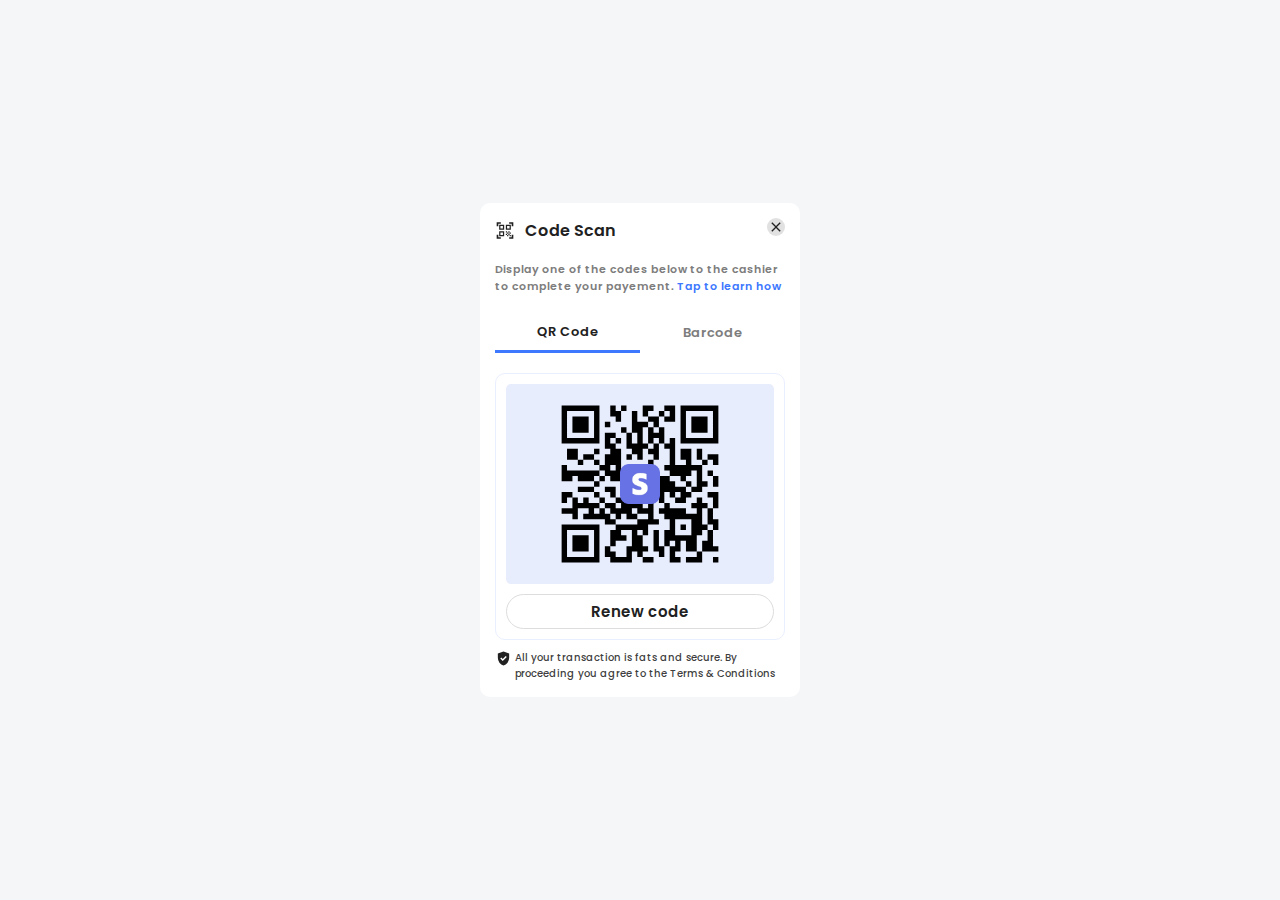
==== 01_payment_qrcode/index.html @ cc514243 "added 01 project" ====
<!DOCTYPE html>
<html lang="en">
  <head>
    <meta charset="UTF-8" />
    <meta name="viewport" content="width=device-width, initial-scale=1.0" />
    <title>Payment QRCode</title>
    <link rel="stylesheet" href="style.css" />
  </head>
  <body>
    <div class="container">
      <article class="card">
        <div class="card-header">
          <div>
            <img
              src="./assets/qr_scan_icon.svg"
              alt="qr-scan icon"
              id="icon-scan"
            />
            <h1 class="card-heading">Code Scan</h1>
          </div>
          <img
            src="./assets/close_icon.svg"
            alt="close the card"
            id="close-icon"
          />
        </div>
        <p class="card-description">
          Display one of the codes below to the cashier to complete your
          payement. <span class="tap-to-learn-text">Tap to learn how</span>
        </p>
        <div class="tab-box">
          <span class="tab selected-tab">QR Code</span>
          <span class="tab">Barcode</span>
        </div>
        <div class="code-box">
          <div>
            <img src="./assets/qr_code.svg" alt="qr-code" class="qr-code" />
            <img src="./assets/stripe.webp" alt="stripe" id="stripe-icon">
          </div>
          <button class="renew-btn">Renew code</button>
        </div>
        <div class="card-footer">
            <img src="./assets/shield.svg" alt="shield">
            <p>All your transaction is fats and secure. By proceeding you agree to the Terms & Conditions</p>
        </div>
      </article>
    </div>
  </body>
</html>
---- 01_payment_qrcode/style.css ----
@import url("https://fonts.googleapis.com/css2?family=Poppins:ital,wght@0,100;0,200;0,300;0,400;0,500;0,600;0,700;0,800;0,900;1,100;1,200;1,300;1,400;1,500;1,600;1,700;1,800;1,900&display=swap");

*,
*::after,
*::before {
  margin: 0;
  padding: 0;
  box-sizing: border-box;
}

html {
  font-size: 62.5%;
}

body {
  font-family: "Poppins";
  width: 100vw;
  height: 100vh;
}

.container {
  width: 100%;
  height: 100%;
  display: flex;
  justify-content: center;
  align-items: center;
  background-color: #f5f6f8;
  box-shadow: 1px 4px 8px rgba(0, 0, 0, 0.1);
}

.card {
  width: 32rem;
  background-color: #fff;
  border-radius: 1rem;
  padding: 1.5rem;
}

.card-header {
  display: flex;
  justify-content: space-between;
}

.card-header div {
  display: flex;
  gap: 1rem;
}

.card-header div #icon-scan {
  width: 2rem;
}

.card-header div .card-heading {
  font-weight: 600;
  font-size: 1.6rem;
  color: #212121;
}

.card-header #close-icon {
  height: 1.8rem;
  padding: 1px;
  background-color: #e1e1e1;
  border-radius: 50%;
}

.card-description {
  margin-top: 1.8rem;
  font-size: 1.1rem;
  font-weight: 600;
  color: #7d7d7d;
}

.card-description .tap-to-learn-text {
  color: #3d78ff;
  font-weight: 600;
}

.tab-box {
  width: 100%;
  margin-top: 1.8rem;
  display: flex;
  justify-content: space-between;
}

.tab-box .tab {
  width: 50%;
  display: flex;
  justify-content: center;
  align-items: center;
  font-weight: 600;
  font-size: 1.3rem;
  height: 4rem;
  color: #7d7d7d;
  cursor: pointer;
}

.selected-tab {
  color: #212121 !important;
  border-bottom: 3px solid #3d78ff;
}

.code-box {
  margin-top: 2rem;
  border: 1px solid #e9efff;
  border-radius: 1rem;
  display: flex;
  flex-direction: column;
  align-items: center;
  padding: 1rem;
}

.code-box div {
  width: 100%;
  border-radius: 0.5rem;
  background-color: #e7edfc;
  display: flex;
  justify-content: center;
  position: relative;
}

.qr-code {
  width: 20rem;
}

#stripe-icon {
  position: absolute;
  width: 4rem;
  top: 50%;
  left: 50%;
  transform: translate(-50%, -50%);
}

.renew-btn {
  width: 100%;
  font-family: "Poppins";
  font-weight: 600;
  font-size: 1.5rem;
  background-color: transparent;
  border: 1px solid rgb(221, 221, 221);
  border-radius: 2rem;
  padding: 0.5rem;
  margin-top: 1rem;
  cursor: pointer;
  color: #212121;
}

.card-footer {
  display: flex;
  justify-content: start;
  margin-top: 1rem;
  gap: 3px;
}

.card-footer img {
  width: 1.7rem;
  align-self: flex-start;
}

.card-footer p {
  font-weight: 500;
  color: #3f3f3f;
  font-size: 1rem;
}
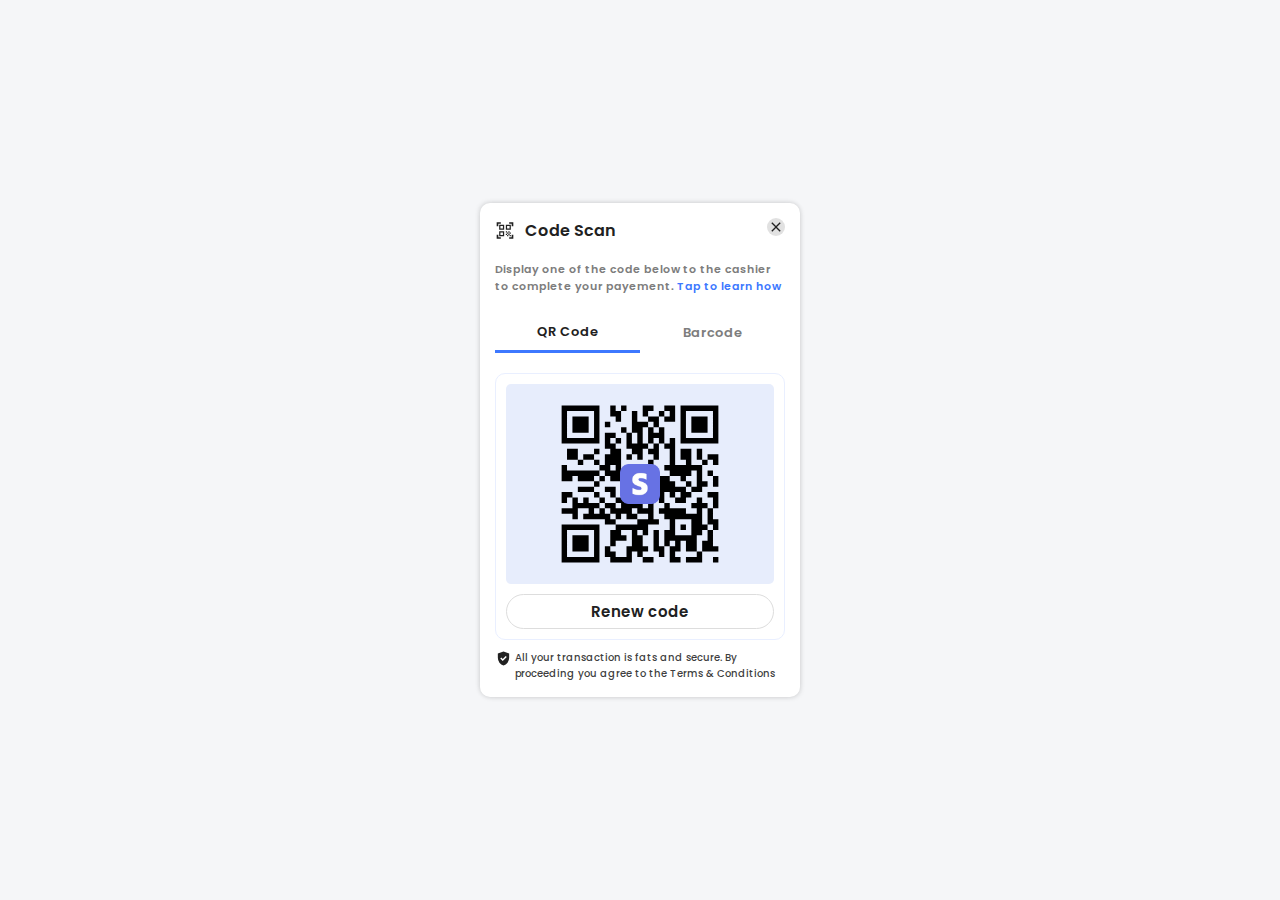
==== commit 27f12957: "modified project 01" ====
--- a/01_payment_qrcode/index.html
+++ b/01_payment_qrcode/index.html
@@ -25,7 +25,7 @@
           />
         </div>
         <p class="card-description">
-          Display one of the codes below to the cashier to complete your
+          Display one of the code below to the cashier to complete your
           payement. <span class="tap-to-learn-text">Tap to learn how</span>
         </p>
         <div class="tab-box">
--- a/01_payment_qrcode/style.css
+++ b/01_payment_qrcode/style.css
@@ -33,6 +33,7 @@
   background-color: #fff;
   border-radius: 1rem;
   padding: 1.5rem;
+  box-shadow: 1px 1px 5px rgba(0, 0, 0, 0.1), -1px -1px 5px rgba(0, 0, 0, 0.1);
 }
 
 .card-header {
@@ -72,6 +73,7 @@
 .card-description .tap-to-learn-text {
   color: #3d78ff;
   font-weight: 600;
+  cursor: pointer;
 }
 
 .tab-box {
